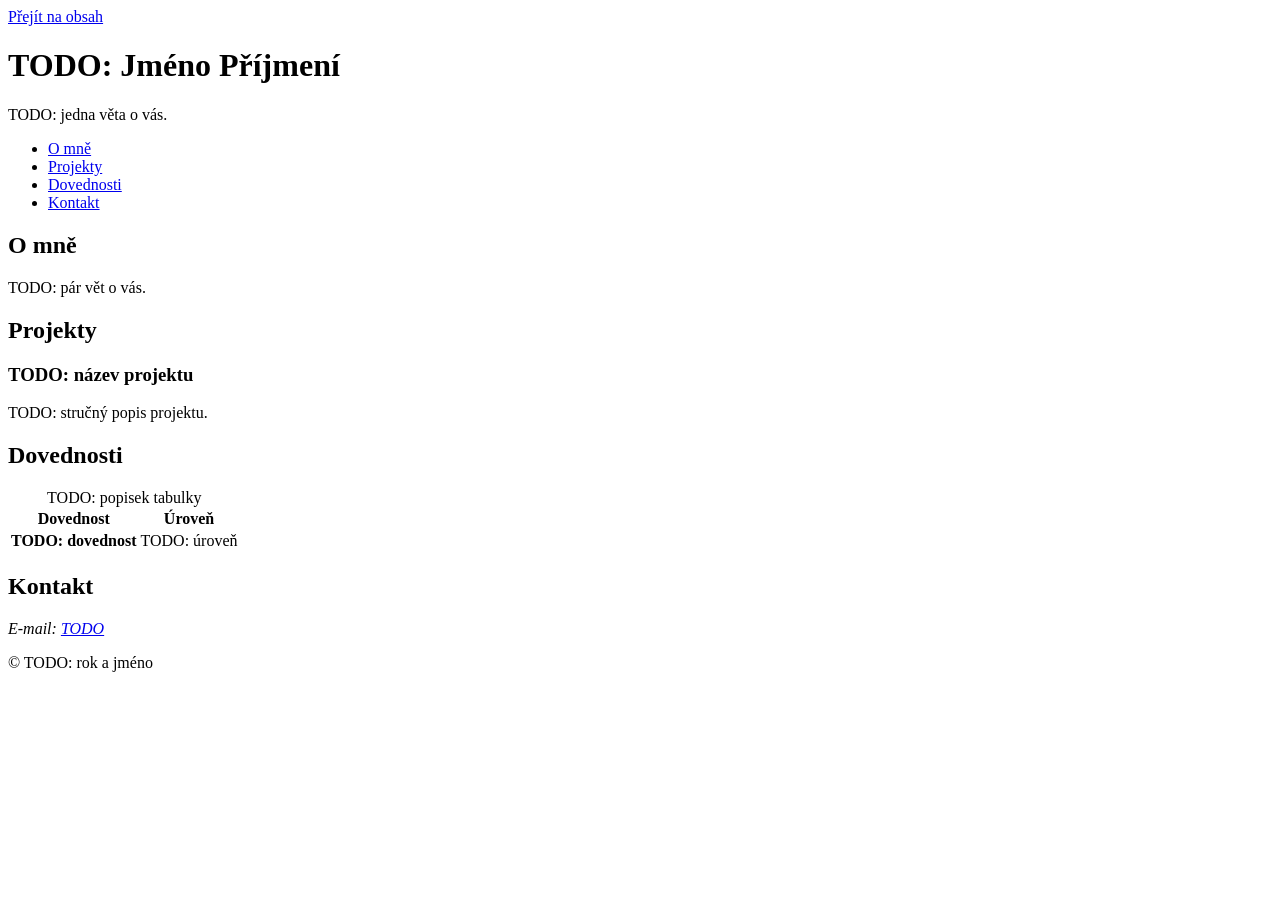
==== index.html @ c78b4dba "chore: kostra osobní stránky" ====
<!DOCTYPE html>
<html lang="cs">
<head>
  <meta charset="utf-8">
  <meta name="viewport" content="width=device-width, initial-scale=1">
  <!-- TODO (tmavý režim): po přidání tmavého schématu změňte content na "light dark" -->
  <meta name="color-scheme" content="light">
  <title>TODO: Jméno Příjmení – osobní stránka</title>
  <link rel="stylesheet" href="css/style.css">
</head>
<body>
  <a class="skip-link" href="#obsah">Přejít na obsah</a>

  <header class="site-header">
    <h1>TODO: Jméno Příjmení</h1>
    <p>TODO: jedna věta o vás.</p>
    <nav aria-label="Hlavní navigace">
      <ul>
        <li><a href="#o-mne">O mně</a></li>
        <li><a href="#projekty">Projekty</a></li>
        <li><a href="#dovednosti">Dovednosti</a></li>
        <li><a href="#kontakt">Kontakt</a></li>
      </ul>
    </nav>
  </header>

  <main id="obsah">

    <section id="o-mne" class="card" aria-labelledby="o-mne-nadpis">
      <h2 id="o-mne-nadpis">O mně</h2>
      <!-- TODO: vložte fotku nebo obrázek do složky img/, odkomentujte řádek níže
           a vyplňte výstižný alt (u čistě dekorativního obrázku alt prázdný):
      -->
      <p>TODO: pár vět o vás.</p>
    </section>

    <section id="projekty" aria-labelledby="projekty-nadpis">
      <h2 id="projekty-nadpis">Projekty</h2>
      <!-- TODO: alespoň tři položky, každá s obrázkem. Zkopírujte celý prvek article a upravte ho. -->
      <article class="card">
        <h3>TODO: název projektu</h3>
        <p>TODO: stručný popis projektu.</p>
      </article>
    </section>

    <section id="dovednosti" aria-labelledby="dovednosti-nadpis">
      <h2 id="dovednosti-nadpis">Dovednosti</h2>
      <table>
        <caption>TODO: popisek tabulky</caption>
        <thead>
          <tr>
            <th scope="col">Dovednost</th>
            <th scope="col">Úroveň</th>
          </tr>
        </thead>
        <tbody>
          <tr>
            <th scope="row">TODO: dovednost</th>
            <td>TODO: úroveň</td>
          </tr>
        </tbody>
      </table>
    </section>

    <section id="kontakt" class="card" aria-labelledby="kontakt-nadpis">
      <h2 id="kontakt-nadpis">Kontakt</h2>
      <address>
        <!-- TODO: e-mail jako odkaz (mailto:), případně město nebo odkaz na profil -->
        <p>E-mail: <a href="mailto:TODO">TODO</a></p>
      </address>
    </section>

  </main>

  <footer>
    <p>© TODO: rok a jméno</p>
  </footer>
</body>
</html>
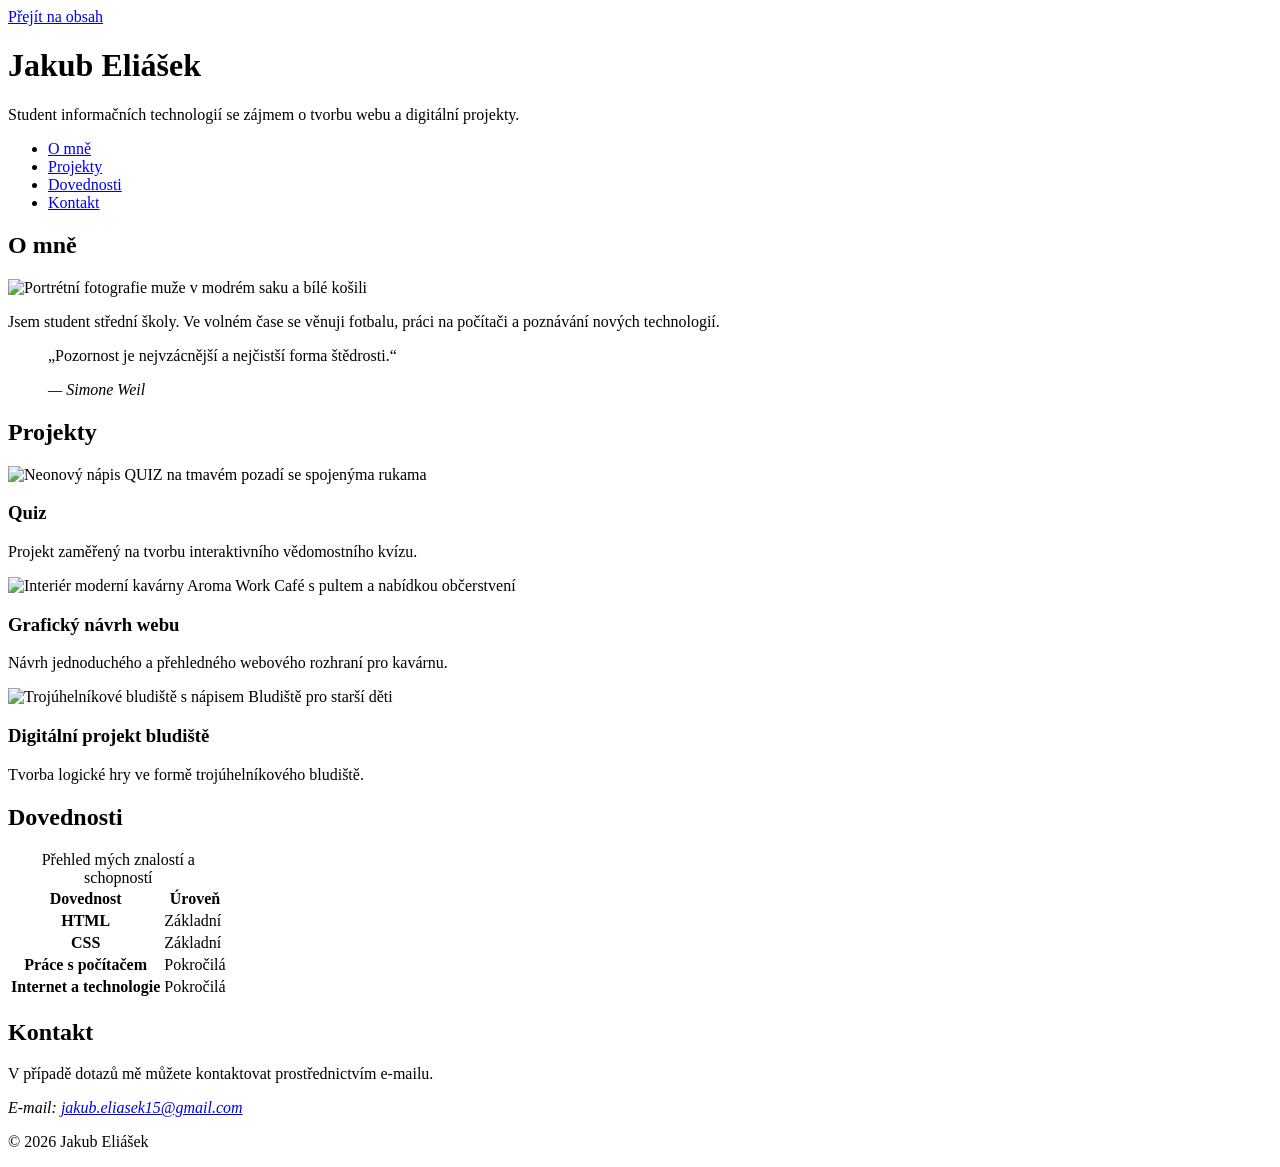
==== commit dbff6423: "feat: opraveno HTML, doplněn citát a alt popisky" ====
--- a/index.html
+++ b/index.html
@@ -3,17 +3,16 @@
 <head>
   <meta charset="utf-8">
   <meta name="viewport" content="width=device-width, initial-scale=1">
-  <!-- TODO (tmavý režim): po přidání tmavého schématu změňte content na "light dark" -->
-  <meta name="color-scheme" content="light">
-  <title>TODO: Jméno Příjmení – osobní stránka</title>
+  <meta name="color-scheme" content="light dark">
+  <title>Jakub Eliášek – osobní stránka</title>
   <link rel="stylesheet" href="css/style.css">
 </head>
 <body>
   <a class="skip-link" href="#obsah">Přejít na obsah</a>
 
   <header class="site-header">
-    <h1>TODO: Jméno Příjmení</h1>
-    <p>TODO: jedna věta o vás.</p>
+    <h1>Jakub Eliášek</h1>
+    <p>Student informačních technologií se zájmem o tvorbu webu a digitální projekty.</p>
     <nav aria-label="Hlavní navigace">
       <ul>
         <li><a href="#o-mne">O mně</a></li>
@@ -28,25 +27,58 @@
 
     <section id="o-mne" class="card" aria-labelledby="o-mne-nadpis">
       <h2 id="o-mne-nadpis">O mně</h2>
-      <!-- TODO: vložte fotku nebo obrázek do složky img/, odkomentujte řádek níže
-           a vyplňte výstižný alt (u čistě dekorativního obrázku alt prázdný):
-      -->
-      <p>TODO: pár vět o vás.</p>
+      <img src="img/obrazek.jpg" alt="Portrétní fotografie muže v modrém saku a bílé košili" width="200" height="200">
+      <p>
+        Jsem student střední školy. Ve volném čase se věnuji fotbalu,
+        práci na počítači a poznávání nových technologií.
+      </p>
+      <blockquote>
+        <p>„Pozornost je nejvzácnější a nejčistší forma štědrosti.“</p>
+        <cite>— Simone Weil</cite>
+      </blockquote>
     </section>
 
     <section id="projekty" aria-labelledby="projekty-nadpis">
       <h2 id="projekty-nadpis">Projekty</h2>
-      <!-- TODO: alespoň tři položky, každá s obrázkem. Zkopírujte celý prvek article a upravte ho. -->
+
       <article class="card">
-        <h3>TODO: název projektu</h3>
-        <p>TODO: stručný popis projektu.</p>
+        <img src="img/obrazek2.jpg"
+             alt="Neonový nápis QUIZ na tmavém pozadí se spojenýma rukama"
+             width="200"
+             height="200">
+        <h3>Quiz</h3>
+        <p>
+          Projekt zaměřený na tvorbu interaktivního vědomostního kvízu.
+        </p>
+      </article>
+
+      <article class="card">
+        <img src="img/obrazek3.jpg"
+             alt="Interiér moderní kavárny Aroma Work Café s pultem a nabídkou občerstvení"
+             width="200"
+             height="200">
+        <h3>Grafický návrh webu</h3>
+        <p>
+          Návrh jednoduchého a přehledného webového rozhraní pro kavárnu.
+        </p>
+      </article>
+
+      <article class="card">
+        <img src="img/obrazek4.webp"
+             alt="Trojúhelníkové bludiště s nápisem Bludiště pro starší děti"
+             width="200"
+             height="200">
+        <h3>Digitální projekt bludiště</h3>
+        <p>
+          Tvorba logické hry ve formě trojúhelníkového bludiště.
+        </p>
       </article>
     </section>
 
     <section id="dovednosti" aria-labelledby="dovednosti-nadpis">
       <h2 id="dovednosti-nadpis">Dovednosti</h2>
       <table>
-        <caption>TODO: popisek tabulky</caption>
+        <caption>Přehled mých znalostí a schopností</caption>
         <thead>
           <tr>
             <th scope="col">Dovednost</th>
@@ -55,8 +87,20 @@
         </thead>
         <tbody>
           <tr>
-            <th scope="row">TODO: dovednost</th>
-            <td>TODO: úroveň</td>
+            <th scope="row">HTML</th>
+            <td>Základní</td>
+          </tr>
+          <tr>
+            <th scope="row">CSS</th>
+            <td>Základní</td>
+          </tr>
+          <tr>
+            <th scope="row">Práce s počítačem</th>
+            <td>Pokročilá</td>
+          </tr>
+          <tr>
+            <th scope="row">Internet a technologie</th>
+            <td>Pokročilá</td>
           </tr>
         </tbody>
       </table>
@@ -64,16 +108,18 @@
 
     <section id="kontakt" class="card" aria-labelledby="kontakt-nadpis">
       <h2 id="kontakt-nadpis">Kontakt</h2>
+      <p>
+        V případě dotazů mě můžete kontaktovat prostřednictvím e-mailu.
+      </p>
       <address>
-        <!-- TODO: e-mail jako odkaz (mailto:), případně město nebo odkaz na profil -->
-        <p>E-mail: <a href="mailto:TODO">TODO</a></p>
+        <p>E-mail: <a href="mailto:jakub.eliasek15@gmail.com">jakub.eliasek15@gmail.com</a></p>
       </address>
     </section>
 
   </main>
 
   <footer>
-    <p>© TODO: rok a jméno</p>
+    <p>&copy; 2026 Jakub Eliášek</p>
   </footer>
 </body>
-</html>
+</html>
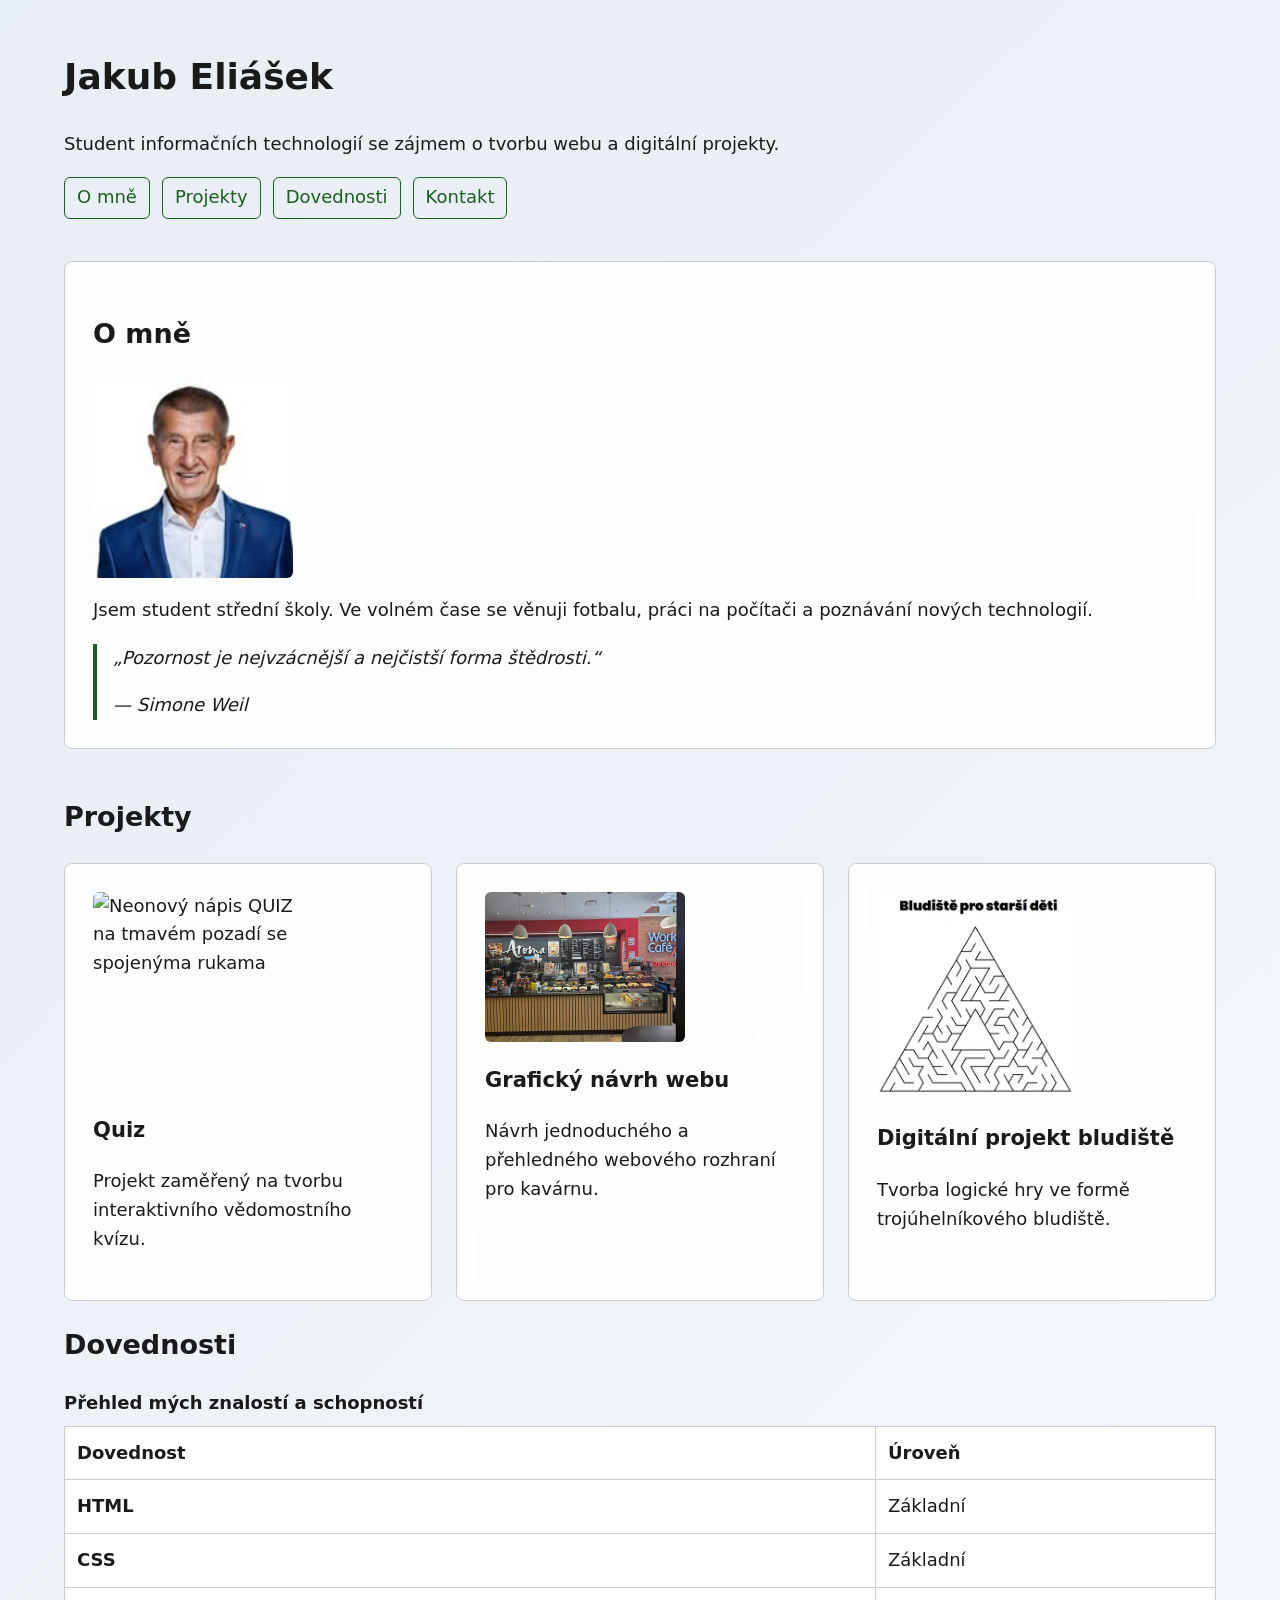
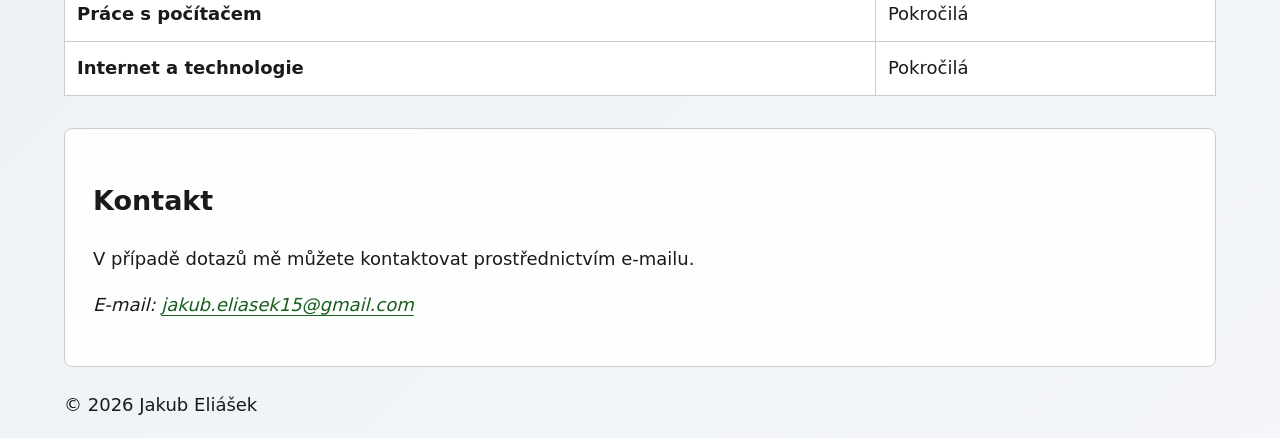
==== commit 4abe8caa: "style: první barva odkazů" ====
--- a/index.html
+++ b/index.html
@@ -1,4 +1,4 @@
-<!DOCTYPE html>
+  <!DOCTYPE html>
 <html lang="cs">
 <head>
   <meta charset="utf-8">
--- a/css/style.css
+++ b/css/style.css
@@ -0,0 +1,314 @@
+:root {
+  --bg-page: #f4f6f9;
+  --bg-card: rgba(255, 255, 255, 0.85);
+  --bg-card-solid: #ffffff;
+  --text-main: #1a1a1a;
+  --text-muted: #4a4a4a;
+  --accent: #1b5e20;
+  --accent-contrast: #ffffff;
+  --border-color: #cccccc;
+  --border-width: 1px;
+  --card-blur: blur(8px);
+  --page-gradient: linear-gradient(135deg, #e8eef5 0%, #f4f6f9 100%);
+  color-scheme: light;
+}
+
+*,
+*::before,
+*::after {
+  box-sizing: border-box;
+}
+
+html {
+  font-size: 100%;
+  scroll-behavior: smooth;
+}
+
+body {
+  margin: 0;
+  font-family: system-ui, -apple-system, sans-serif;
+  line-height: 1.6;
+  overflow-wrap: anywhere;
+  color: var(--text-main);
+  background-color: var(--bg-page);
+  background-image: var(--page-gradient);
+  min-height: 100vh;
+}
+
+img {
+  max-width: 100%;
+  height: auto;
+  display: block;
+  border-radius: 0.375rem;
+}
+
+.skip-link {
+  position: absolute;
+  left: -9999px;
+  top: 1rem;
+  z-index: 1000;
+  padding: 0.75rem 1rem;
+  background-color: var(--accent);
+  color: var(--accent-contrast);
+  text-decoration: none;
+  font-weight: bold;
+}
+
+.skip-link:focus {
+  left: 1rem;
+}
+
+:focus-visible {
+  outline: 3px solid var(--accent);
+  outline-offset: 3px;
+}
+
+.site-header,
+main,
+footer {
+  width: min(92%, 72rem);
+  margin-inline: auto;
+}
+
+.site-header {
+  padding-block: 1.5rem;
+}
+
+/* Mobile-first navigace */
+nav ul {
+  display: flex;
+  flex-direction: column;
+  gap: 0.75rem;
+  list-style: none;
+  padding: 0;
+}
+
+nav a {
+  display: inline-block;
+  padding: 0.35rem 0.75rem;
+  border: var(--border-width) solid var(--accent);
+  border-radius: 0.375rem;
+  color: var(--accent);
+  text-decoration: none;
+  transition: background-color 0.25s ease, color 0.25s ease, transform 0.25s ease;
+}
+
+nav a:hover {
+  background-color: var(--accent);
+  color: var(--accent-contrast);
+  transform: translateY(-2px);
+}
+
+a {
+  color: var(--accent);
+  text-underline-offset: 0.2em;
+}
+
+@keyframes fadeSlideUp {
+  from {
+    opacity: 0;
+    transform: translateY(0.75rem);
+  }
+  to {
+    opacity: 1;
+    transform: translateY(0);
+  }
+}
+
+.card {
+  padding: 1.25rem;
+  margin-bottom: 1.5rem;
+  background-color: var(--bg-card);
+  backdrop-filter: var(--card-blur);
+  border: var(--border-width) solid var(--border-color);
+  border-radius: 0.5rem;
+  animation: fadeSlideUp 0.4s ease-out both;
+}
+
+blockquote {
+  margin: 1.25rem 0 0;
+  padding-left: 1rem;
+  border-left: 4px solid var(--accent);
+  font-style: italic;
+}
+
+table {
+  width: 100%;
+  border-collapse: collapse;
+  margin-bottom: 2rem;
+  background-color: var(--bg-card-solid);
+}
+
+caption {
+  font-weight: bold;
+  text-align: left;
+  margin-bottom: 0.5rem;
+}
+
+th,
+td {
+  padding: 0.75rem;
+  border: var(--border-width) solid var(--border-color);
+  text-align: left;
+}
+
+/* 1. zlom: Tablet (40em) */
+@media (min-width: 40em) {
+  nav ul {
+    flex-direction: row;
+    flex-wrap: wrap;
+  }
+
+  .card {
+    padding: 1.75rem;
+  }
+}
+
+/* 2. zlom: Notebook (60em) */
+@media (min-width: 60em) {
+  #projekty {
+    display: grid;
+    grid-template-columns: repeat(3, 1fr);
+    gap: 1.5rem;
+  }
+
+  #projekty > h2 {
+    grid-column: 1 / -1;
+    margin-bottom: 0;
+  }
+
+  #projekty .card {
+    margin-bottom: 0;
+  }
+}
+
+/* 3. zlom: Široký monitor (80em) */
+@media (min-width: 80em) {
+  body {
+    font-size: 1.125rem;
+  }
+
+  .site-header,
+  main,
+  footer {
+    width: min(90%, 78rem);
+  }
+}
+
+@media (prefers-color-scheme: dark) {
+  :root {
+    --bg-page: #121417;
+    --bg-card: rgba(30, 34, 40, 0.85);
+    --bg-card-solid: #1e2228;
+    --text-main: #f0f2f5;
+    --text-muted: #c2c8d1;
+    --accent: #66b2ff;
+    --accent-contrast: #0b192c;
+    --border-color: #3e4652;
+    --page-gradient: linear-gradient(135deg, #0d1014 0%, #171b21 100%);
+    color-scheme: dark;
+  }
+}
+
+@media (prefers-contrast: more) {
+  :root {
+    --bg-page: #ffffff;
+    --bg-card: #ffffff;
+    --bg-card-solid: #ffffff;
+    --text-main: #000000;
+    --text-muted: #000000;
+    --accent: #002b6b;
+    --accent-contrast: #ffffff;
+    --border-color: #000000;
+    --border-width: 2px;
+    --page-gradient: none;
+  }
+
+  body {
+    background-image: none;
+  }
+
+  a,
+  nav a {
+    text-decoration: underline;
+    text-decoration-thickness: 2px;
+  }
+}
+
+@media (prefers-color-scheme: dark) and (prefers-contrast: more) {
+  :root {
+    --bg-page: #000000;
+    --bg-card: #000000;
+    --bg-card-solid: #000000;
+    --text-main: #ffffff;
+    --text-muted: #ffffff;
+    --accent: #99ccff;
+    --accent-contrast: #000000;
+    --border-color: #ffffff;
+    --border-width: 2px;
+    --page-gradient: none;
+  }
+}
+
+@media (prefers-reduced-motion: reduce) {
+  html {
+    scroll-behavior: auto;
+  }
+
+  *,
+  *::before,
+  *::after {
+    animation-duration: 0.01ms !important;
+    animation-iteration-count: 1 !important;
+    transition-duration: 0.01ms !important;
+    scroll-behavior: auto !important;
+  }
+
+  nav a:hover {
+    transform: none;
+  }
+}
+
+@media (forced-colors: active) {
+  body {
+    background-color: Canvas;
+    color: CanvasText;
+    background-image: none;
+  }
+
+  .card,
+  table,
+  th,
+  td {
+    background-color: Canvas;
+    color: CanvasText;
+    border: 2px solid ButtonBorder;
+  }
+
+  nav a,
+  .skip-link {
+    background-color: ButtonFace;
+    color: ButtonText;
+    border: 2px solid ButtonBorder;
+  }
+
+  a {
+    color: LinkText;
+  }
+
+  :focus-visible {
+    outline: 3px solid Highlight;
+    outline-offset: 3px;
+  }
+}
+@media (prefers-reduced-transparency: reduce) {
+  :root {
+    --bg-card: var(--bg-card-solid);
+    --card-blur: none;
+  }
+
+  .card {
+    background-color: var(--bg-card-solid);
+    backdrop-filter: none;
+  }
+}
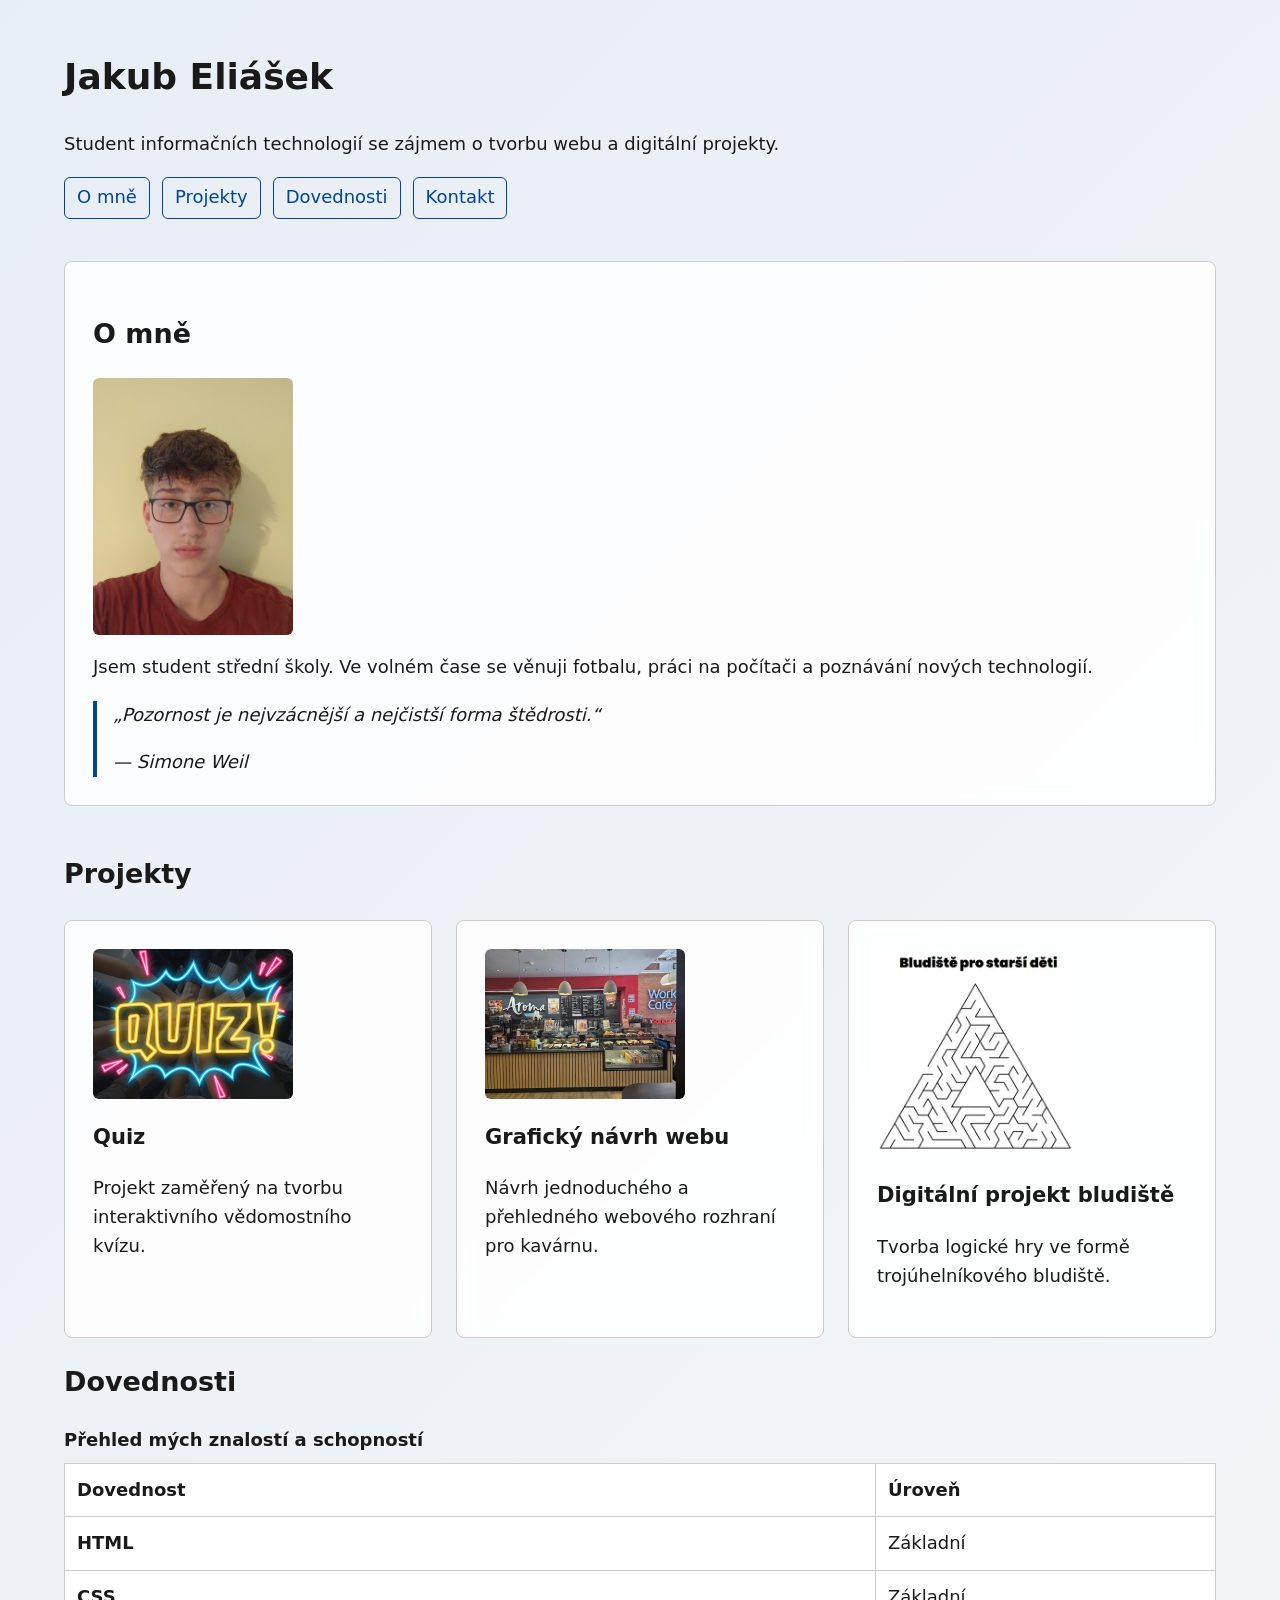
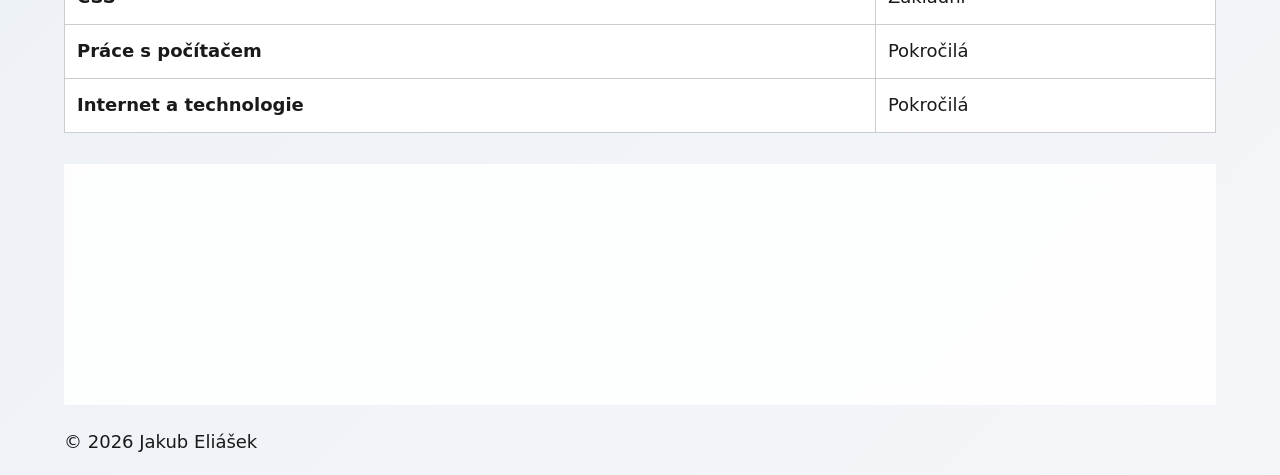
==== commit 7e3e8e1f: "feat: aktualizace úvodní profilové fotografie" ====
--- a/index.html
+++ b/index.html
@@ -42,7 +42,7 @@
       <h2 id="projekty-nadpis">Projekty</h2>
 
       <article class="card">
-        <img src="img/obrazek2.jpg"
+        <img src="img/obrazek2.png"
              alt="Neonový nápis QUIZ na tmavém pozadí se spojenýma rukama"
              width="200"
              height="200">
--- a/css/style.css
+++ b/css/style.css
@@ -4,7 +4,7 @@
   --bg-card-solid: #ffffff;
   --text-main: #1a1a1a;
   --text-muted: #4a4a4a;
-  --accent: #1b5e20;
+  --accent: #004494;
   --accent-contrast: #ffffff;
   --border-color: #cccccc;
   --border-width: 1px;
